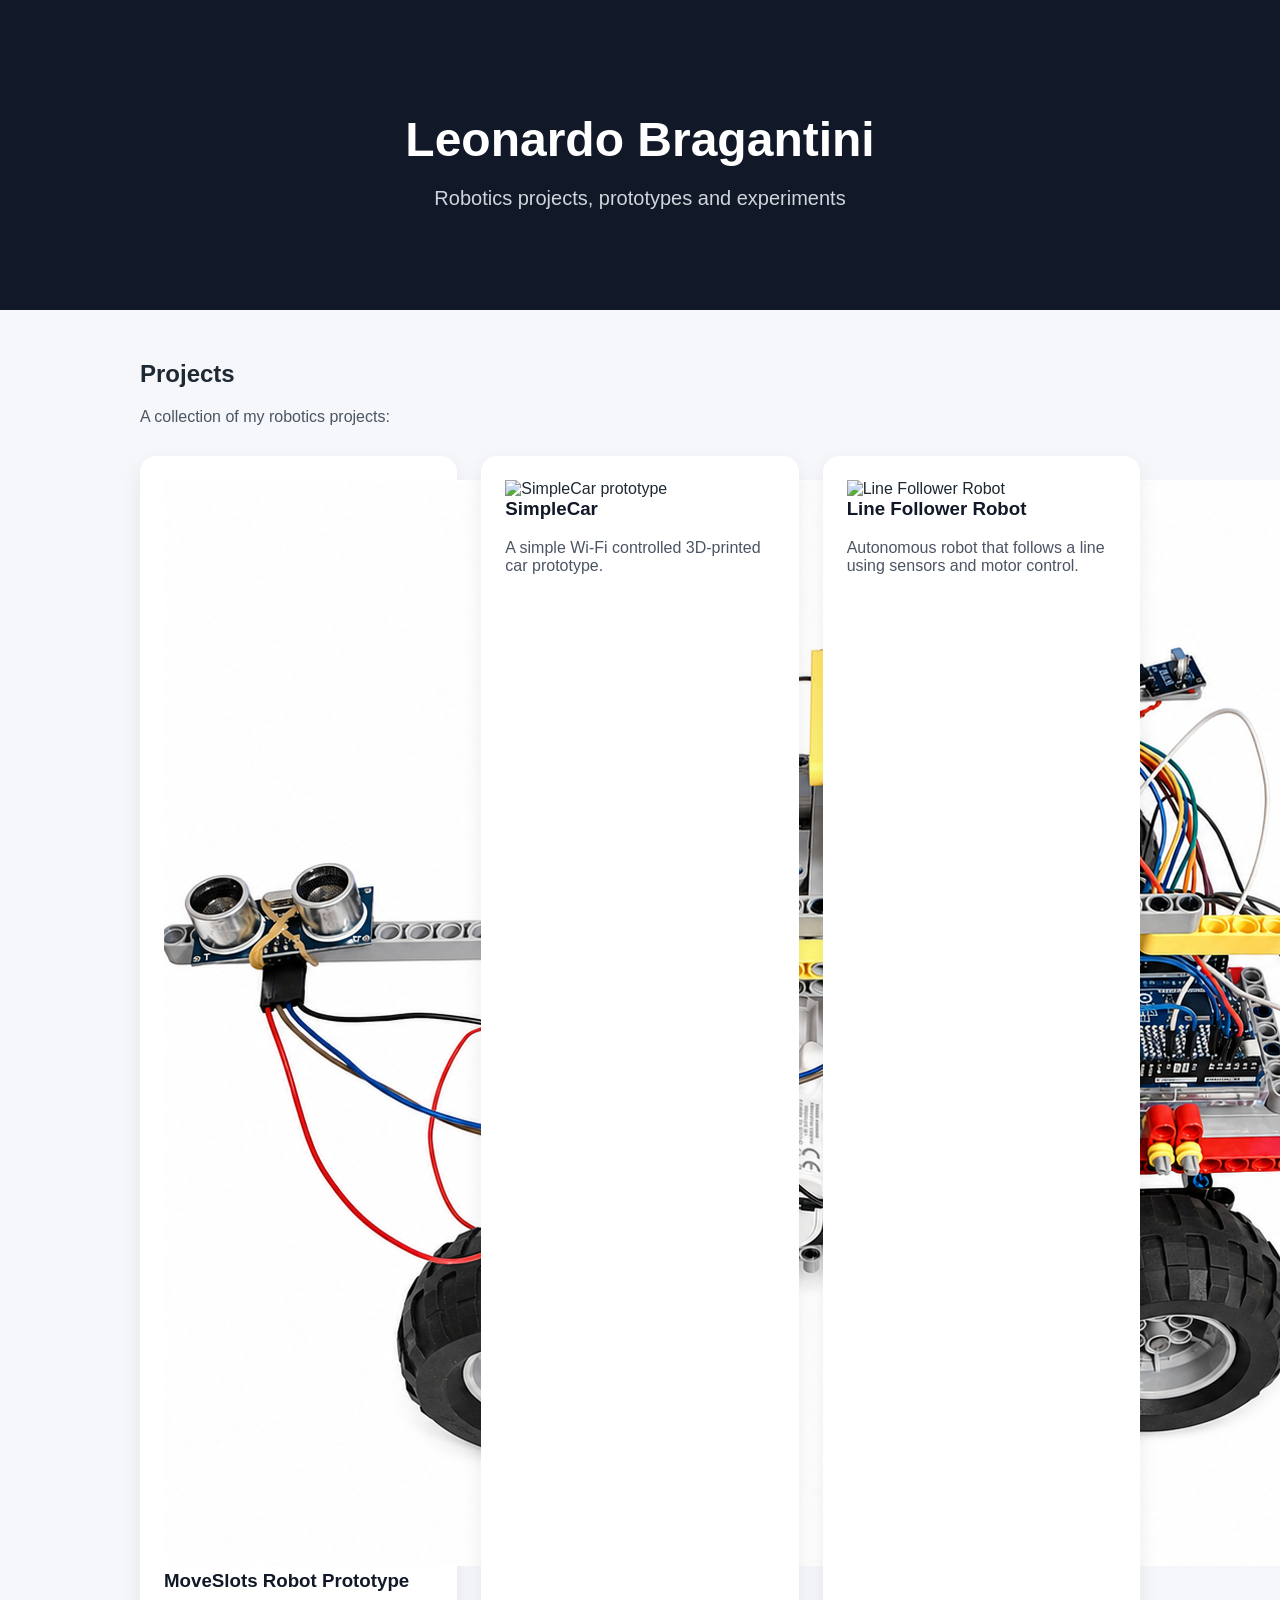
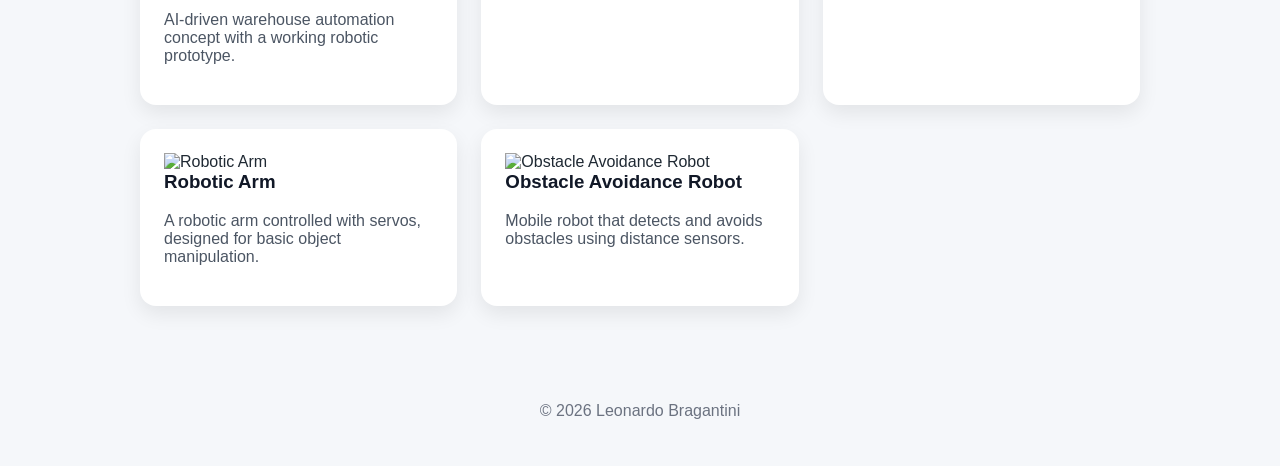
==== index.html @ 02ddc666 "Update project cards in index.html" ====
<!DOCTYPE html>
<html lang="it">
<head>
  <meta charset="UTF-8">
  <meta name="viewport" content="width=device-width, initial-scale=1.0">
  <title>Leonardo Bragantini | Robotics Projects</title>
  <link rel="stylesheet" href="style.css">
</head>

<body>
  <header class="hero">
    <h1>Leonardo Bragantini</h1>
    <p>Robotics projects, prototypes and experiments</p>
  </header>

  <main class="container">
    <section>
      <h2>Projects</h2>
      <p class="intro">
        A collection of my robotics projects:
      </p>

      <div class="project-grid">

        <a class="project-card" href="moveslot.html">
          <img src="images/MoveSlot_prototype_1.png" alt="MoveSlots Robot Prototype" class="project-card-image">
          <div class="project-card-content">
            <h3>MoveSlots Robot Prototype</h3>
            <p>AI-driven warehouse automation concept with a working robotic prototype.</p>
          </div>
        </a>

        <a class="project-card" href="simplecar.html">
          <img src="images/SimpleCar_1.png" alt="SimpleCar prototype" class="project-card-image">
          <div class="project-card-content">
            <h3>SimpleCar</h3>
            <p>A simple Wi-Fi controlled 3D-printed car prototype.</p>
          </div>
        </a>

        <a class="project-card" href="line-follower.html">
          <img src="images/line-follower-1.png" alt="Line Follower Robot" class="project-card-image">
          <div class="project-card-content">
            <h3>Line Follower Robot</h3>
            <p>Autonomous robot that follows a line using sensors and motor control.</p>
          </div>
        </a>

        <a class="project-card" href="robotic-arm.html">
          <img src="images/robotic-arm-1.png" alt="Robotic Arm" class="project-card-image">
          <div class="project-card-content">
            <h3>Robotic Arm</h3>
            <p>A robotic arm controlled with servos, designed for basic object manipulation.</p>
          </div>
        </a>

        <a class="project-card" href="obstacle-avoidance.html">
          <img src="images/obstacle-avoidance-1.png" alt="Obstacle Avoidance Robot" class="project-card-image">
          <div class="project-card-content">
            <h3>Obstacle Avoidance Robot</h3>
            <p>Mobile robot that detects and avoids obstacles using distance sensors.</p>
          </div>
        </a>

      </div>
    </section>
  </main>

  <footer>
    <p>© 2026 Leonardo Bragantini</p>
  </footer>
</body>
</html>
---- style.css ----
body {
  margin: 0;
  font-family: Arial, sans-serif;
  background: #f5f7fa;
  color: #1f2933;
}

.hero {
  background: #111827;
  color: white;
  text-align: center;
  padding: 80px 20px;
}

.hero h1 {
  font-size: 48px;
  margin-bottom: 10px;
}

.hero p {
  font-size: 20px;
  color: #d1d5db;
}

.container {
  max-width: 1000px;
  margin: 50px auto;
  padding: 0 20px;
}

.intro {
  color: #4b5563;
  margin-bottom: 30px;
}

.project-grid {
  display: grid;
  grid-template-columns: repeat(auto-fit, minmax(250px, 1fr));
  gap: 24px;
}

.project-card {
  display: block;
  background: white;
  padding: 24px;
  border-radius: 16px;
  text-decoration: none;
  color: inherit;
  box-shadow: 0 8px 20px rgba(0, 0, 0, 0.08);
  transition: transform 0.2s, box-shadow 0.2s;
}

.project-card:hover {
  transform: translateY(-6px);
  box-shadow: 0 12px 30px rgba(0, 0, 0, 0.12);
}

.project-card h3 {
  margin-top: 0;
  color: #111827;
}

.project-card p {
  color: #4b5563;
}

footer {
  text-align: center;
  padding: 30px;
  color: #6b7280;
}

.project-image {
  width: 100%;
  max-width: 800px;
  border-radius: 16px;
  margin: 20px 0;
  box-shadow: 0 8px 20px rgba(0, 0, 0, 0.12);
}

.gallery {
  display: grid;
  grid-template-columns: repeat(auto-fit, minmax(250px, 1fr));
  gap: 18px;
  margin: 20px 0;
}

.gallery img {
  width: 100%;
  border-radius: 14px;
  box-shadow: 0 8px 20px rgba(0, 0, 0, 0.12);
}
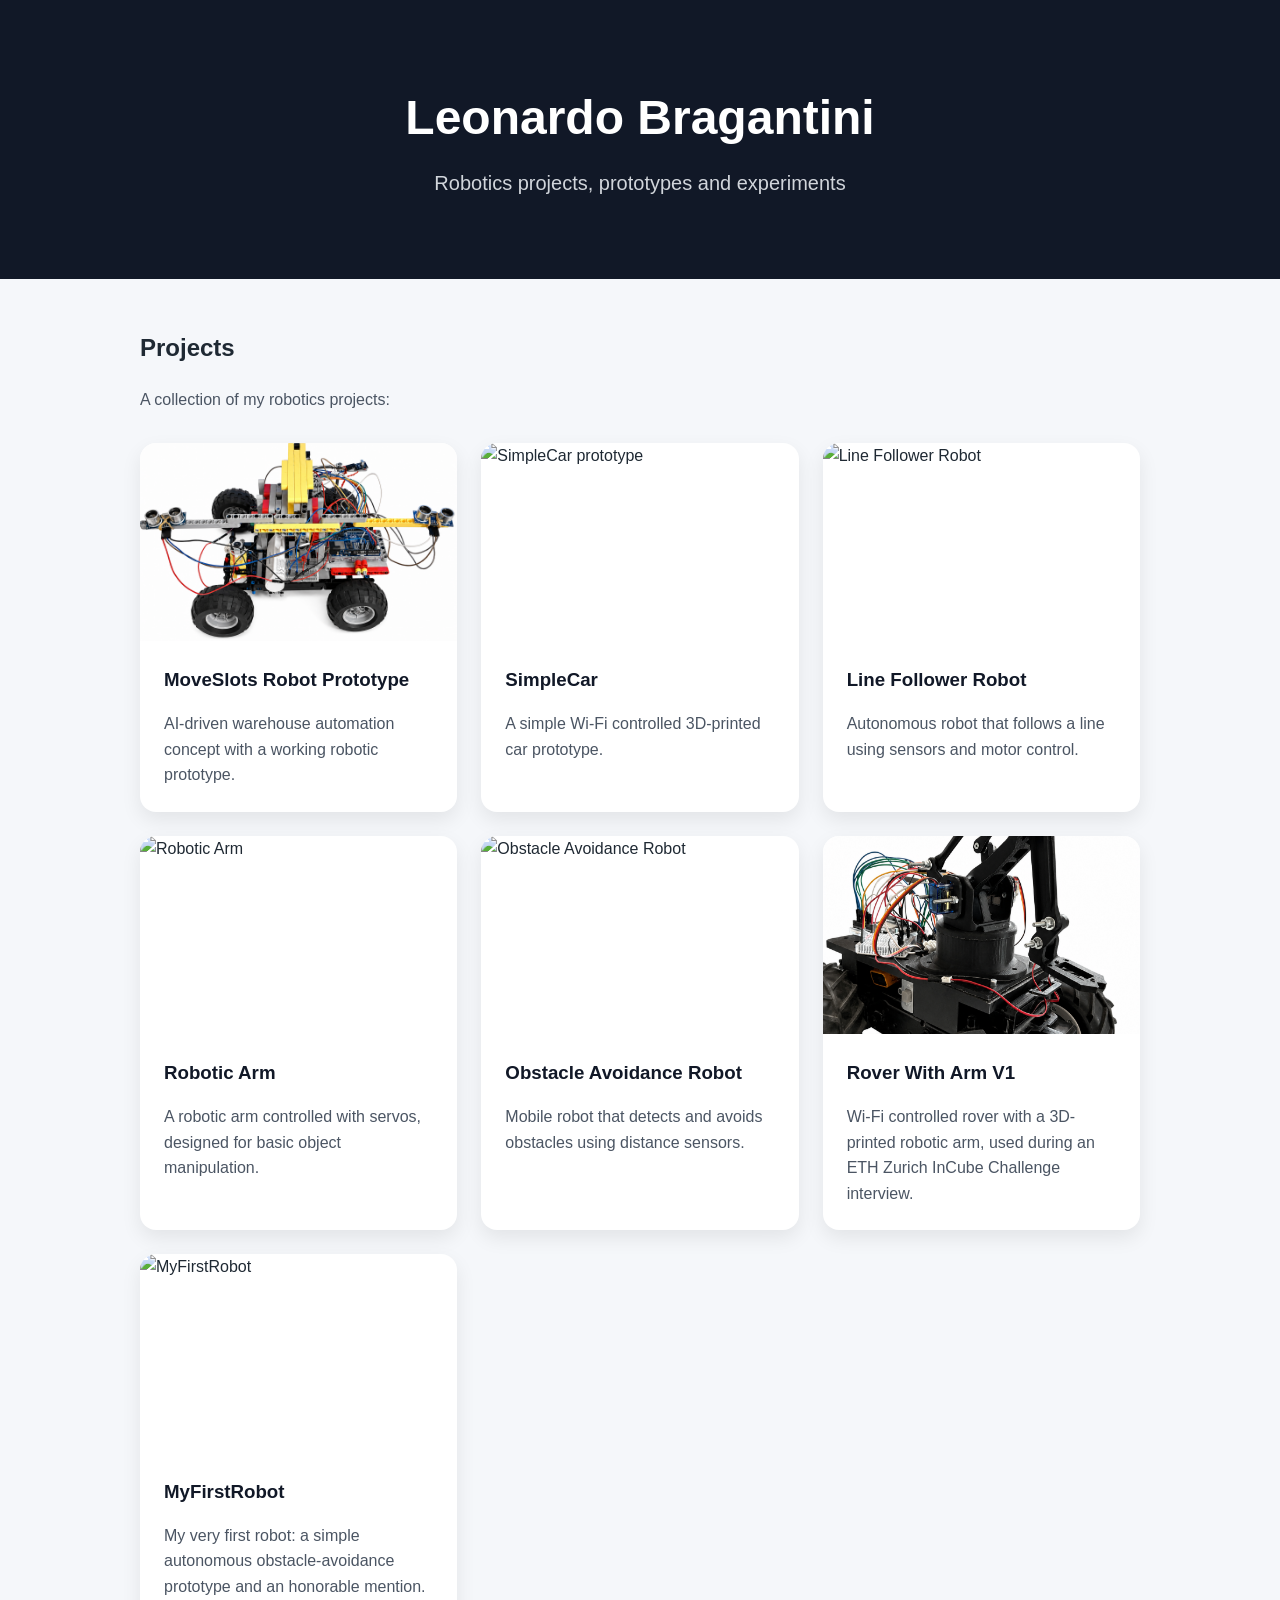
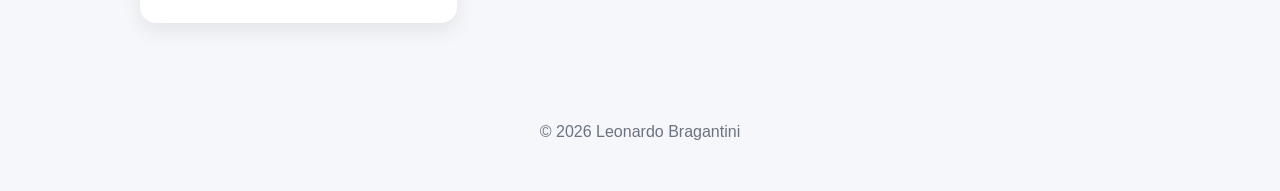
==== commit 6ba944d8: "Add project card for MyFirstRobot" ====
--- a/index.html
+++ b/index.html
@@ -31,7 +31,7 @@
         </a>
 
         <a class="project-card" href="simplecar.html">
-          <img src="images/SimpleCar_1.png" alt="SimpleCar prototype" class="project-card-image">
+          <img src="images/SimpleCar_2.png" alt="SimpleCar prototype" class="project-card-image">
           <div class="project-card-content">
             <h3>SimpleCar</h3>
             <p>A simple Wi-Fi controlled 3D-printed car prototype.</p>
@@ -62,6 +62,22 @@
           </div>
         </a>
 
+        <a class="project-card" href="rover-with-arm-v1.html">
+          <img src="images/ArmRover_Version1_1.png" alt="Rover With Arm version 1" class="project-card-image">
+          <div class="project-card-content">
+            <h3>Rover With Arm V1</h3>
+            <p>Wi-Fi controlled rover with a 3D-printed robotic arm, used during an ETH Zurich InCube Challenge interview.</p>
+          </div>
+        </a>
+
+        <a class="project-card" href="myfirstrobot.html">
+          <img src="images/MyFirstRobot.png" alt="MyFirstRobot" class="project-card-image">
+          <div class="project-card-content">
+            <h3>MyFirstRobot</h3>
+            <p>My very first robot: a simple autonomous obstacle-avoidance prototype and an honorable mention.</p>
+          </div>
+        </a>
+
       </div>
     </section>
   </main>
--- a/style.css
+++ b/style.css
@@ -1,10 +1,13 @@
+/* General page style */
 body {
   margin: 0;
   font-family: Arial, sans-serif;
   background: #f5f7fa;
   color: #1f2933;
+  line-height: 1.6;
 }
 
+/* Header */
 .hero {
   background: #111827;
   color: white;
@@ -14,14 +17,16 @@
 
 .hero h1 {
   font-size: 48px;
-  margin-bottom: 10px;
+  margin: 0 0 10px;
 }
 
 .hero p {
   font-size: 20px;
   color: #d1d5db;
+  margin: 0;
 }
 
+/* Main content */
 .container {
   max-width: 1000px;
   margin: 50px auto;
@@ -33,17 +38,23 @@
   margin-bottom: 30px;
 }
 
+a {
+  color: #2563eb;
+}
+
+/* Project grid on homepage */
 .project-grid {
   display: grid;
   grid-template-columns: repeat(auto-fit, minmax(250px, 1fr));
   gap: 24px;
 }
 
+/* Project cards */
 .project-card {
   display: block;
   background: white;
-  padding: 24px;
   border-radius: 16px;
+  overflow: hidden;
   text-decoration: none;
   color: inherit;
   box-shadow: 0 8px 20px rgba(0, 0, 0, 0.08);
@@ -55,29 +66,42 @@
   box-shadow: 0 12px 30px rgba(0, 0, 0, 0.12);
 }
 
+/* Images on homepage cards */
+.project-card-image {
+  width: 100%;
+  aspect-ratio: 16 / 10;
+  object-fit: cover;
+  display: block;
+}
+
+.project-card-content {
+  padding: 24px;
+}
+
 .project-card h3 {
   margin-top: 0;
+  margin-bottom: 10px;
   color: #111827;
 }
 
 .project-card p {
   color: #4b5563;
+  margin-bottom: 0;
 }
 
-footer {
-  text-align: center;
-  padding: 30px;
-  color: #6b7280;
-}
-
+/* Images inside project pages */
 .project-image {
   width: 100%;
   max-width: 800px;
+  height: auto;
+  object-fit: contain;
+  display: block;
   border-radius: 16px;
   margin: 20px 0;
   box-shadow: 0 8px 20px rgba(0, 0, 0, 0.12);
 }
 
+/* Image gallery */
 .gallery {
   display: grid;
   grid-template-columns: repeat(auto-fit, minmax(250px, 1fr));
@@ -87,6 +111,82 @@
 
 .gallery img {
   width: 100%;
+  height: auto;
+  object-fit: contain;
+  display: block;
   border-radius: 14px;
   box-shadow: 0 8px 20px rgba(0, 0, 0, 0.12);
 }
+
+/* Horizontal image carousel */
+.image-carousel {
+  display: flex;
+  gap: 20px;
+  overflow-x: auto;
+  scroll-snap-type: x mandatory;
+  padding: 20px 0;
+}
+
+.image-carousel img {
+  width: 85%;
+  max-width: 700px;
+  height: auto;
+  object-fit: contain;
+  display: block;
+  border-radius: 16px;
+  box-shadow: 0 8px 20px rgba(0, 0, 0, 0.12);
+  scroll-snap-align: center;
+  flex-shrink: 0;
+}
+
+/* YouTube video embed */
+.video-container {
+  position: relative;
+  padding-bottom: 56.25%;
+  height: 0;
+  margin-top: 20px;
+  overflow: hidden;
+  border-radius: 16px;
+}
+
+.video-container iframe {
+  position: absolute;
+  width: 100%;
+  height: 100%;
+  left: 0;
+  top: 0;
+}
+
+/* Footer */
+footer {
+  text-align: center;
+  padding: 30px;
+  color: #6b7280;
+}
+
+/* Mobile improvements */
+@media (max-width: 600px) {
+  .hero {
+    padding: 60px 20px;
+  }
+
+  .hero h1 {
+    font-size: 36px;
+  }
+
+  .hero p {
+    font-size: 18px;
+  }
+
+  .container {
+    margin: 35px auto;
+  }
+
+  .project-card-image {
+    aspect-ratio: 16 / 11;
+  }
+
+  .image-carousel img {
+    width: 90%;
+  }
+}
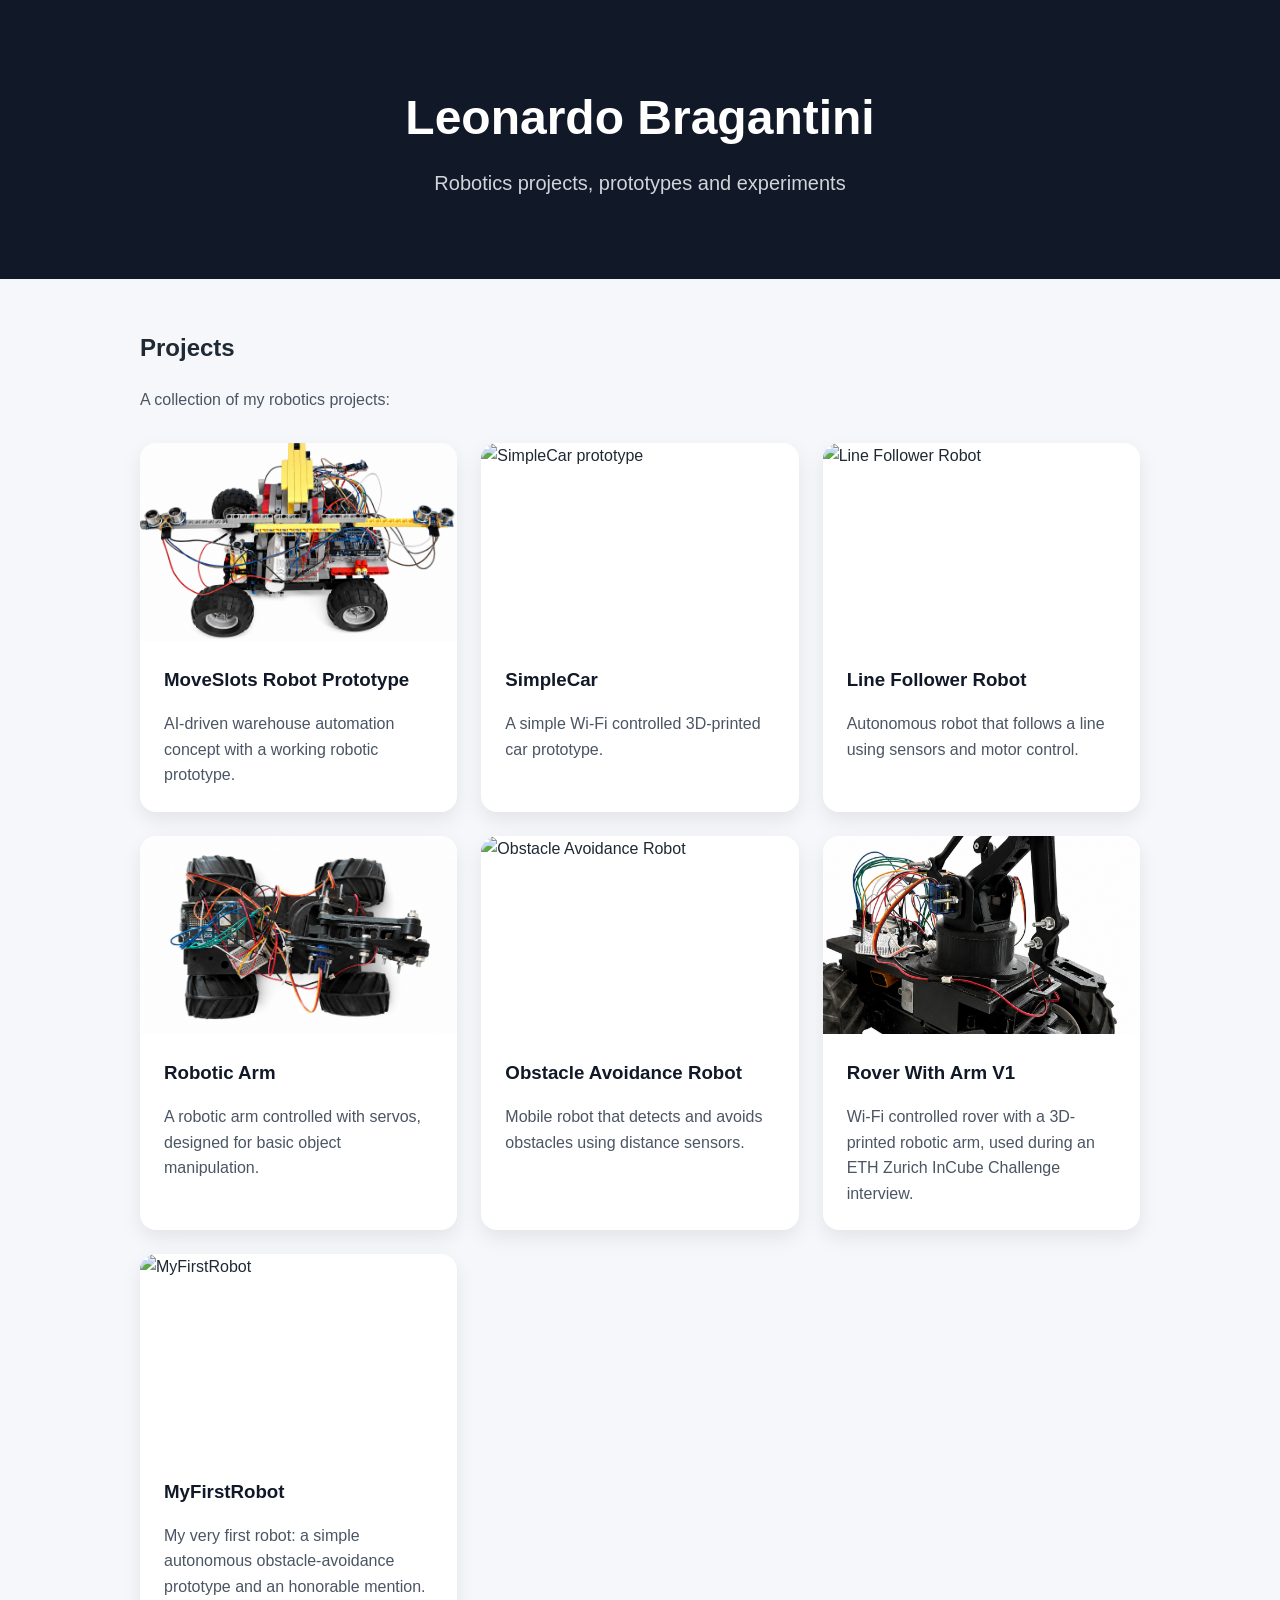
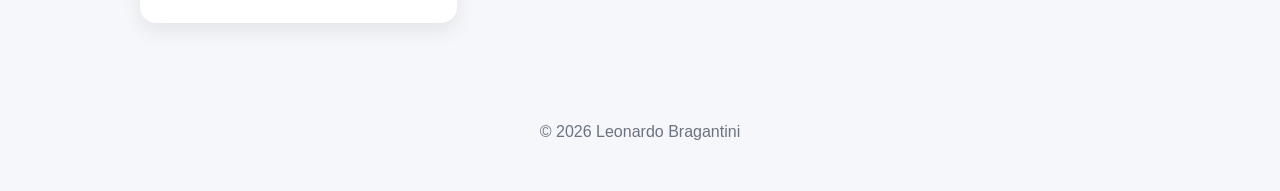
==== commit a031bc37: "Update image source for robotic arm project card" ====
--- a/index.html
+++ b/index.html
@@ -47,7 +47,7 @@
         </a>
 
         <a class="project-card" href="robotic-arm.html">
-          <img src="images/robotic-arm-1.png" alt="Robotic Arm" class="project-card-image">
+          <img src="images/ArmRover_Version1_21.png" alt="Robotic Arm" class="project-card-image">
           <div class="project-card-content">
             <h3>Robotic Arm</h3>
             <p>A robotic arm controlled with servos, designed for basic object manipulation.</p>
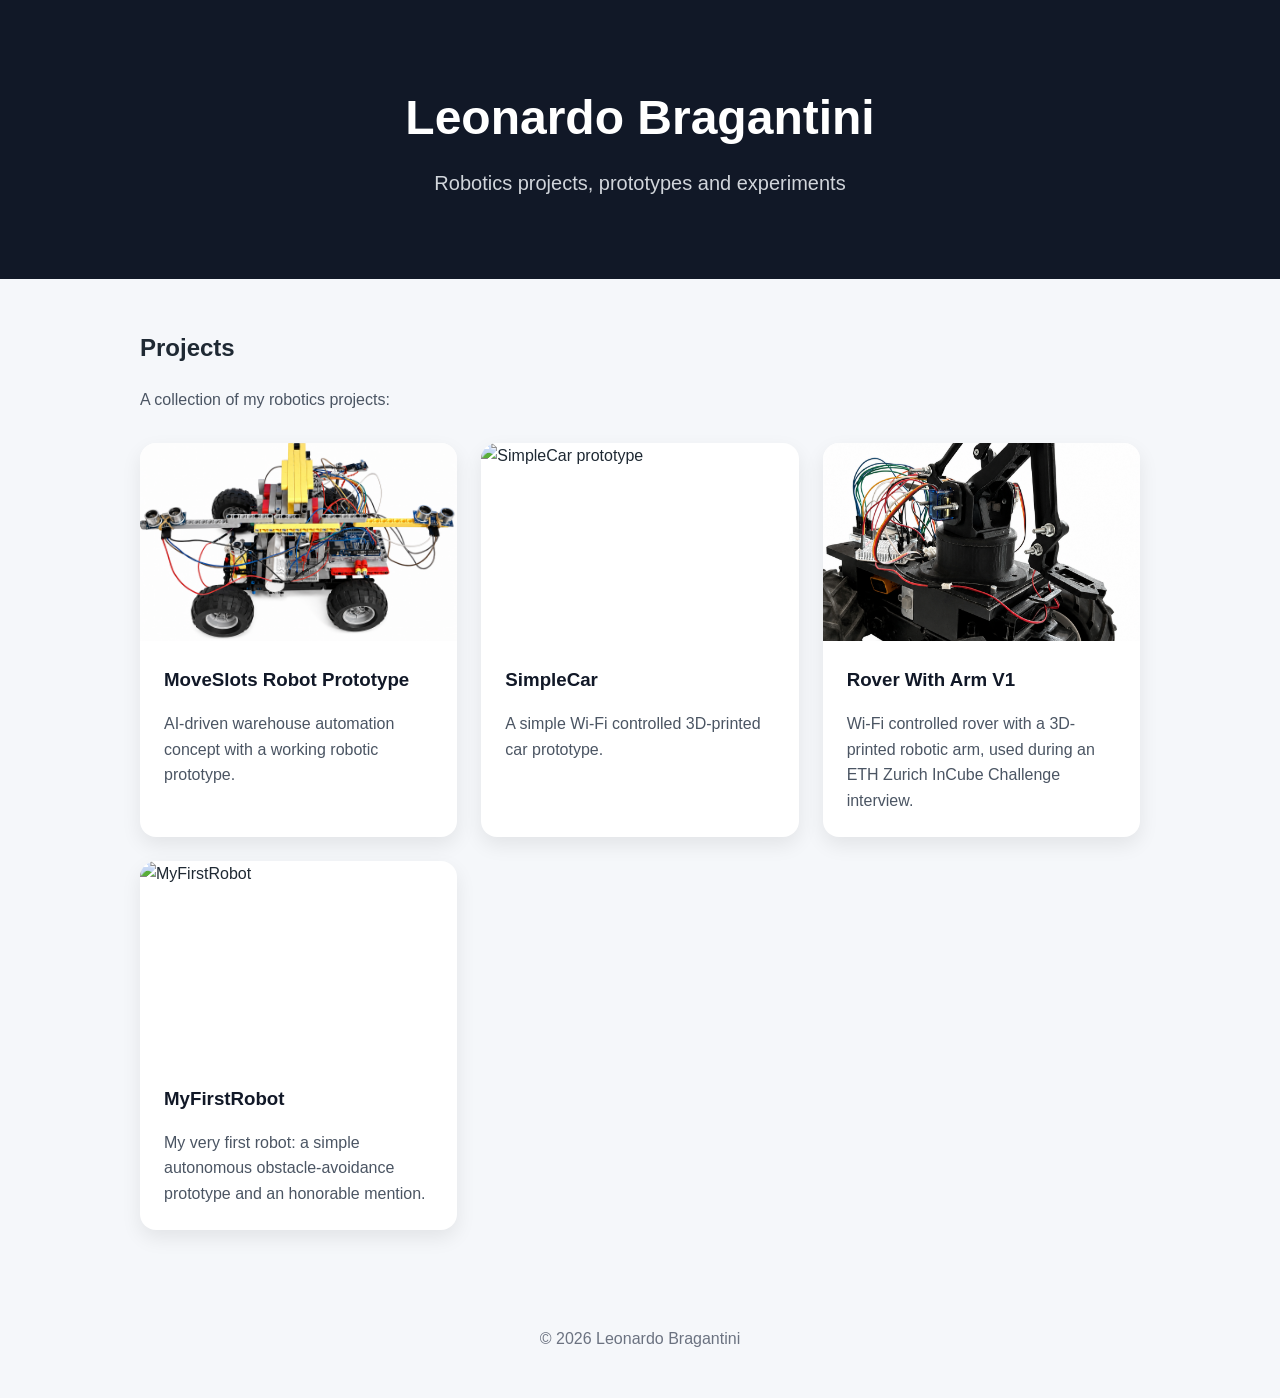
==== commit 30a2bbe6: "Remove project cards for several robots Removed multiple project cards for line follower, robotic ar" ====
--- a/index.html
+++ b/index.html
@@ -38,30 +38,6 @@
           </div>
         </a>
 
-        <a class="project-card" href="line-follower.html">
-          <img src="images/line-follower-1.png" alt="Line Follower Robot" class="project-card-image">
-          <div class="project-card-content">
-            <h3>Line Follower Robot</h3>
-            <p>Autonomous robot that follows a line using sensors and motor control.</p>
-          </div>
-        </a>
-
-        <a class="project-card" href="robotic-arm.html">
-          <img src="images/ArmRover_Version1_21.png" alt="Robotic Arm" class="project-card-image">
-          <div class="project-card-content">
-            <h3>Robotic Arm</h3>
-            <p>A robotic arm controlled with servos, designed for basic object manipulation.</p>
-          </div>
-        </a>
-
-        <a class="project-card" href="obstacle-avoidance.html">
-          <img src="images/obstacle-avoidance-1.png" alt="Obstacle Avoidance Robot" class="project-card-image">
-          <div class="project-card-content">
-            <h3>Obstacle Avoidance Robot</h3>
-            <p>Mobile robot that detects and avoids obstacles using distance sensors.</p>
-          </div>
-        </a>
-
         <a class="project-card" href="rover-with-arm-v1.html">
           <img src="images/ArmRover_Version1_1.png" alt="Rover With Arm version 1" class="project-card-image">
           <div class="project-card-content">
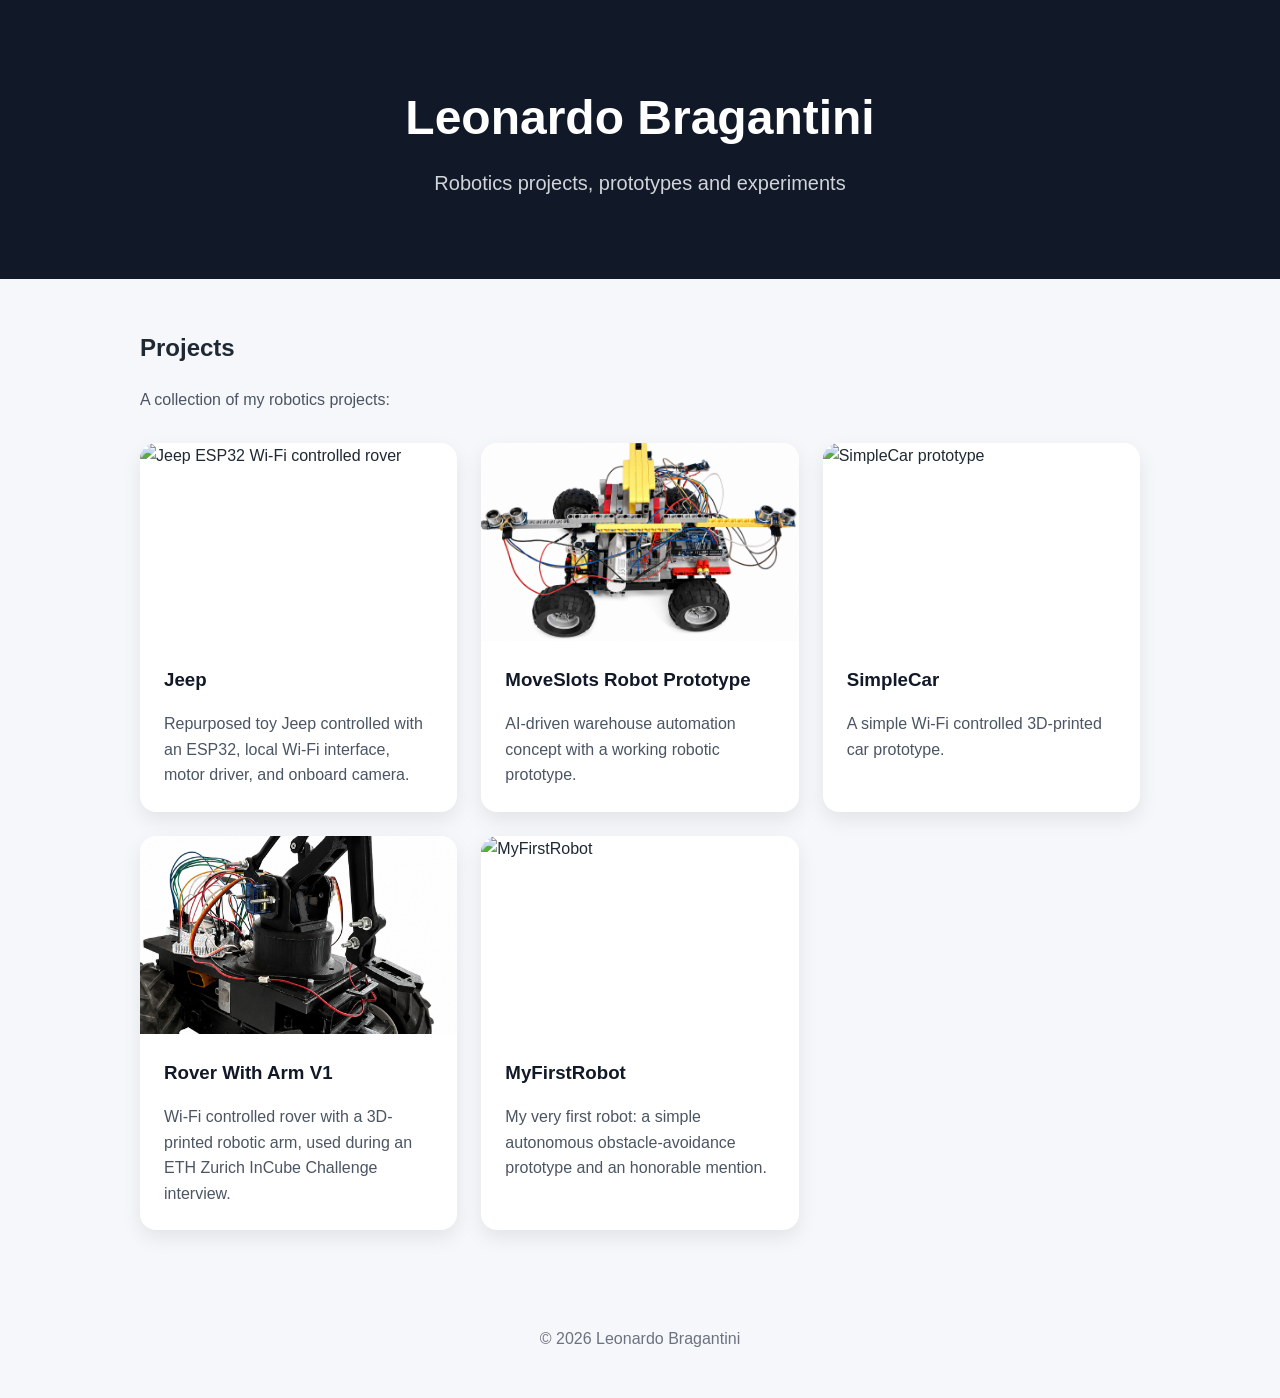
==== commit 76cdd865: "Add Jeep project card to index.html Added a project card for the Jeep robotics project with details." ====
--- a/index.html
+++ b/index.html
@@ -21,6 +21,14 @@
       </p>
 
       <div class="project-grid">
+        
+        <a class="project-card" href="jeep.html">
+          <img src="images/Jeep.png" alt="Jeep ESP32 Wi-Fi controlled rover" class="project-card-image">
+          <div class="project-card-content">
+            <h3>Jeep</h3>
+            <p>Repurposed toy Jeep controlled with an ESP32, local Wi-Fi interface, motor driver, and onboard camera.</p>
+          </div>
+        </a>
 
         <a class="project-card" href="moveslot.html">
           <img src="images/MoveSlot_prototype_1.png" alt="MoveSlots Robot Prototype" class="project-card-image">
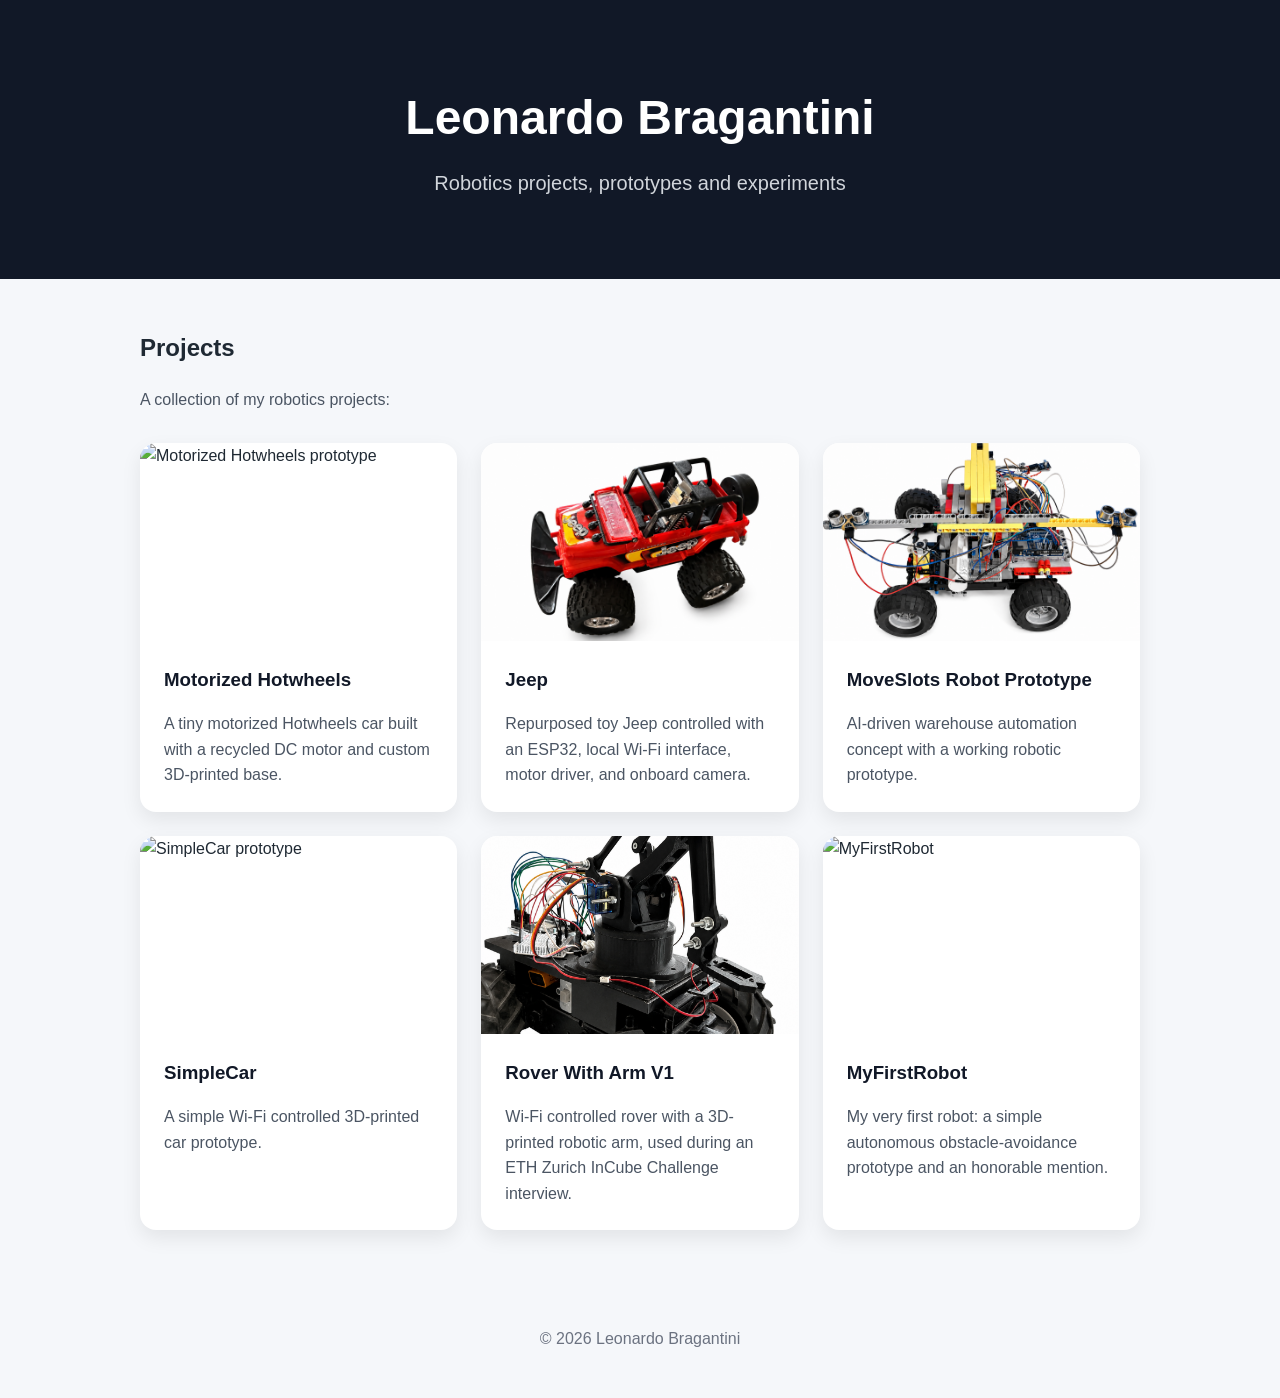
==== commit 9545d5f7: "Update index.html" ====
--- a/index.html
+++ b/index.html
@@ -21,6 +21,14 @@
       </p>
 
       <div class="project-grid">
+        
+        <a class="project-card" href="motorized-hotwheels.html">
+          <img src="images/Hotwheels1.png" alt="Motorized Hotwheels prototype" class="project-card-image">
+          <div class="project-card-content">
+            <h3>Motorized Hotwheels</h3>
+            <p>A tiny motorized Hotwheels car built with a recycled DC motor and custom 3D-printed base.</p>
+          </div>
+        </a>    
         
         <a class="project-card" href="jeep.html">
           <img src="images/Jeep.png" alt="Jeep ESP32 Wi-Fi controlled rover" class="project-card-image">
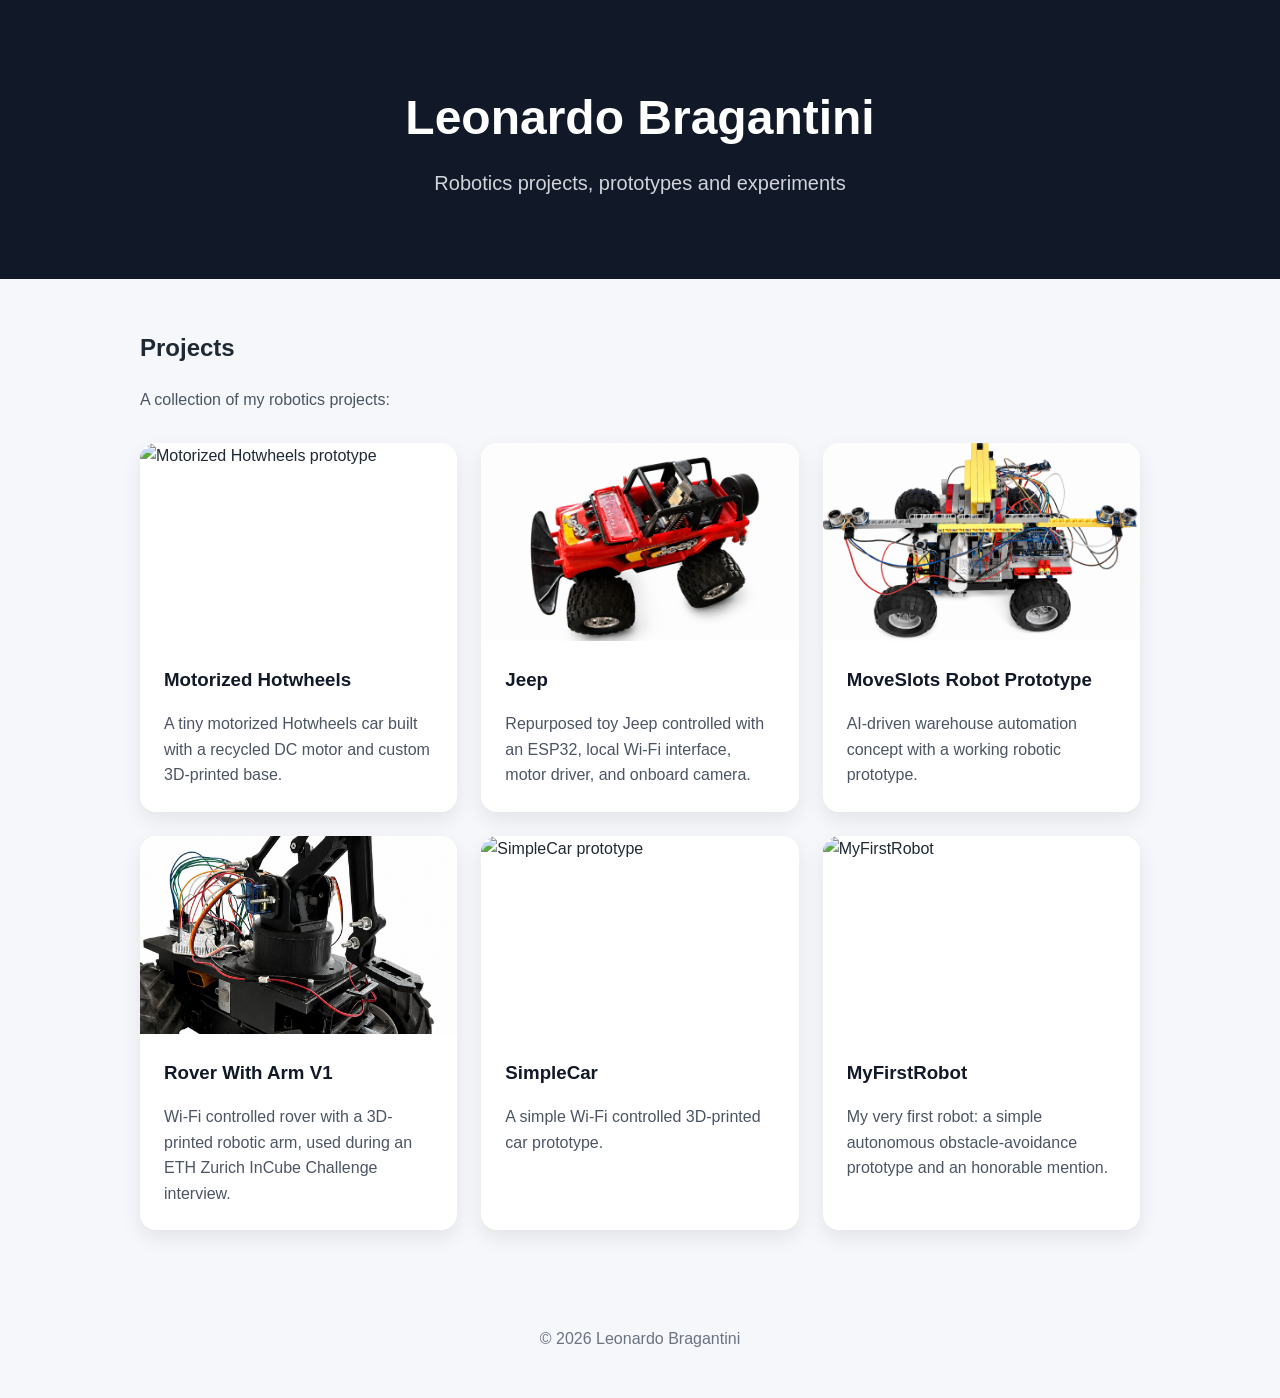
==== commit c1d58cc4: "Restore SimpleCar project card section Reintroduced SimpleCar project card in index.html." ====
--- a/index.html
+++ b/index.html
@@ -46,6 +46,14 @@
           </div>
         </a>
 
+        <a class="project-card" href="rover-with-arm-v1.html">
+          <img src="images/ArmRover_Version1_1.png" alt="Rover With Arm version 1" class="project-card-image">
+          <div class="project-card-content">
+            <h3>Rover With Arm V1</h3>
+            <p>Wi-Fi controlled rover with a 3D-printed robotic arm, used during an ETH Zurich InCube Challenge interview.</p>
+          </div>
+        </a>
+        
         <a class="project-card" href="simplecar.html">
           <img src="images/SimpleCar_2.png" alt="SimpleCar prototype" class="project-card-image">
           <div class="project-card-content">
@@ -53,15 +61,7 @@
             <p>A simple Wi-Fi controlled 3D-printed car prototype.</p>
           </div>
         </a>
-
-        <a class="project-card" href="rover-with-arm-v1.html">
-          <img src="images/ArmRover_Version1_1.png" alt="Rover With Arm version 1" class="project-card-image">
-          <div class="project-card-content">
-            <h3>Rover With Arm V1</h3>
-            <p>Wi-Fi controlled rover with a 3D-printed robotic arm, used during an ETH Zurich InCube Challenge interview.</p>
-          </div>
-        </a>
-
+        
         <a class="project-card" href="myfirstrobot.html">
           <img src="images/MyFirstRobot.png" alt="MyFirstRobot" class="project-card-image">
           <div class="project-card-content">
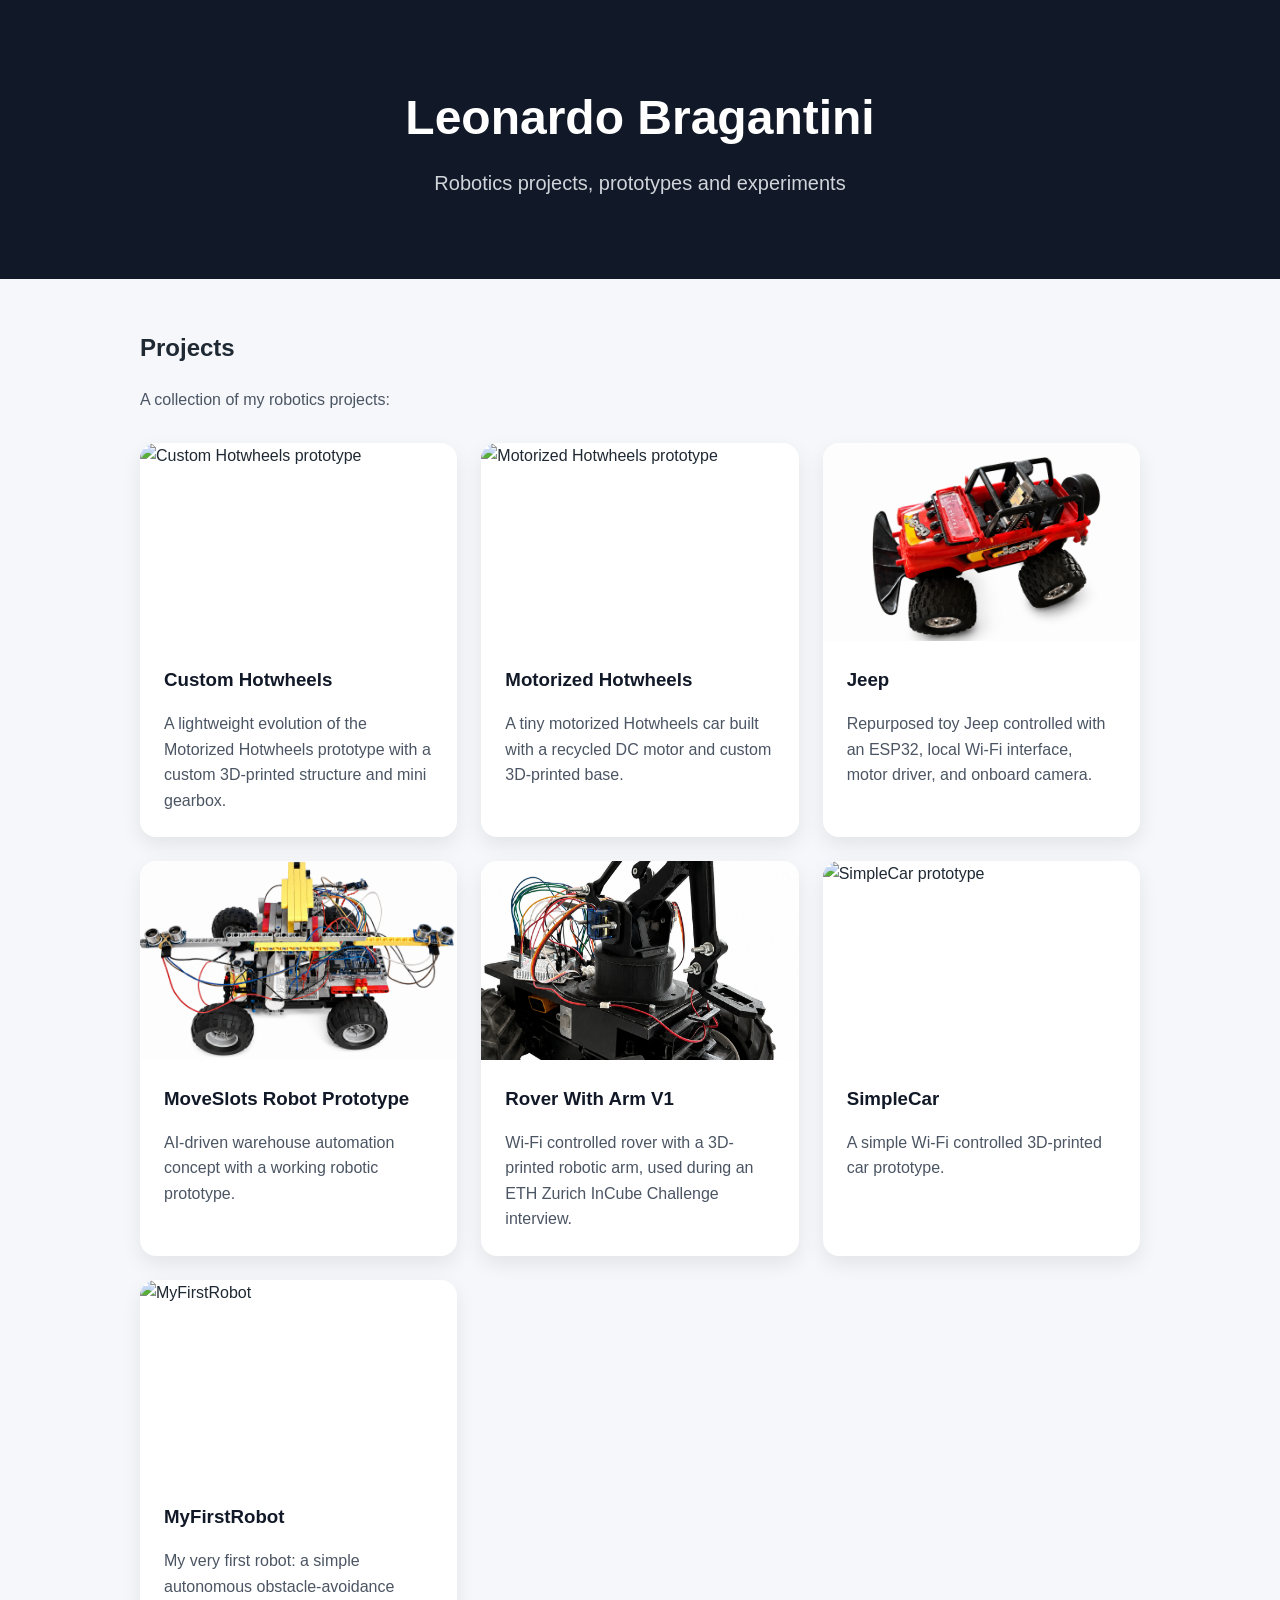
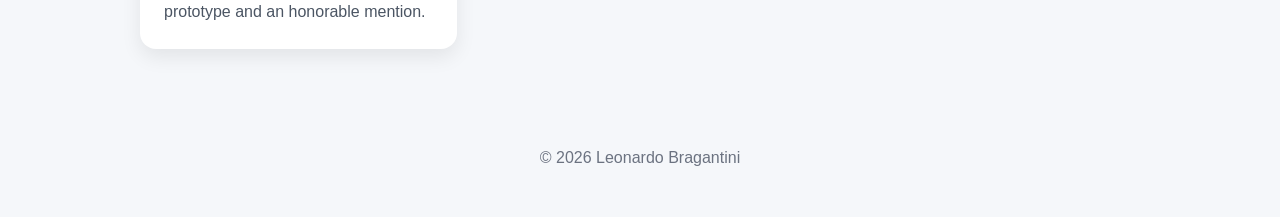
==== commit 27ba50b7: "Update index.html" ====
--- a/index.html
+++ b/index.html
@@ -21,6 +21,14 @@
       </p>
 
       <div class="project-grid">
+
+        <a class="project-card" href="custom-hotwheels.html">
+          <img src="images/Hotwheels4.png" alt="Custom Hotwheels prototype" class="project-card-image">
+          <div class="project-card-content">
+            <h3>Custom Hotwheels</h3>
+            <p>A lightweight evolution of the Motorized Hotwheels prototype with a custom 3D-printed structure and mini gearbox.</p>
+          </div>
+        </a>
         
         <a class="project-card" href="motorized-hotwheels.html">
           <img src="images/Hotwheels1.png" alt="Motorized Hotwheels prototype" class="project-card-image">
